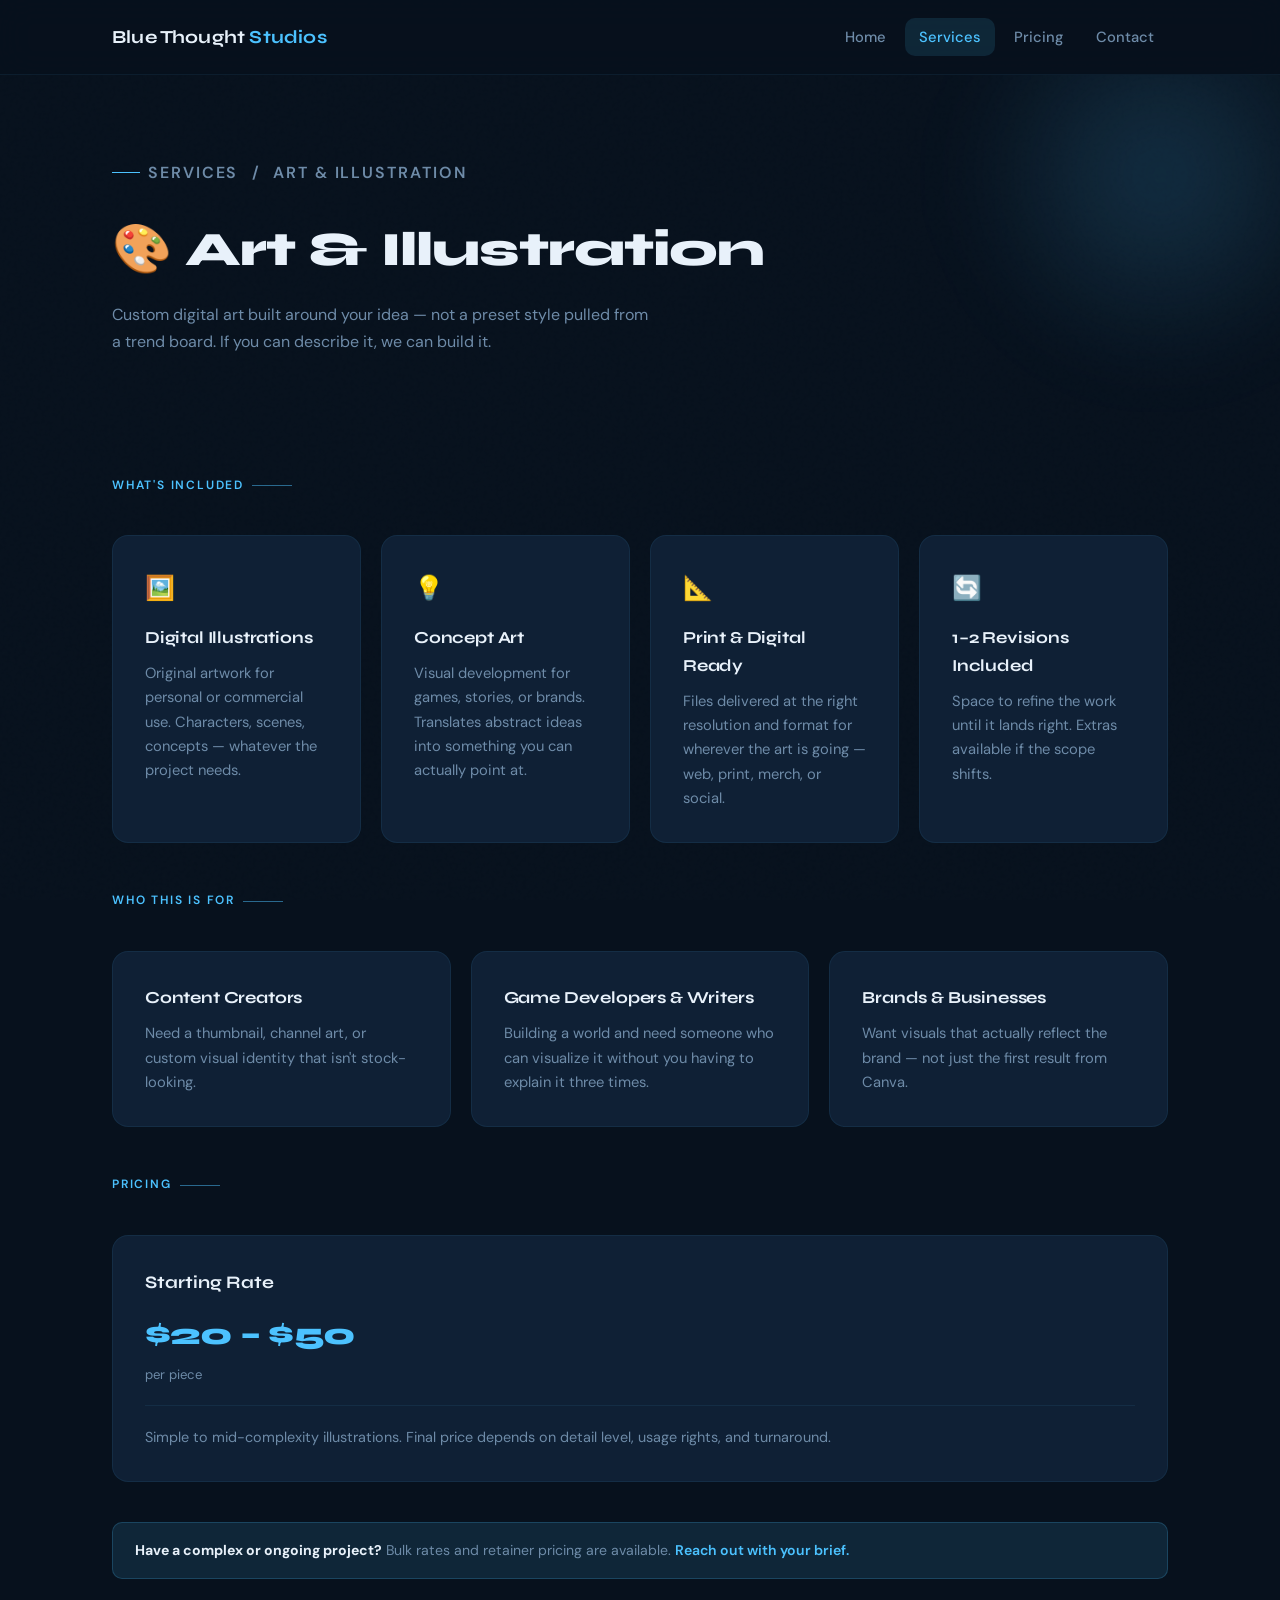
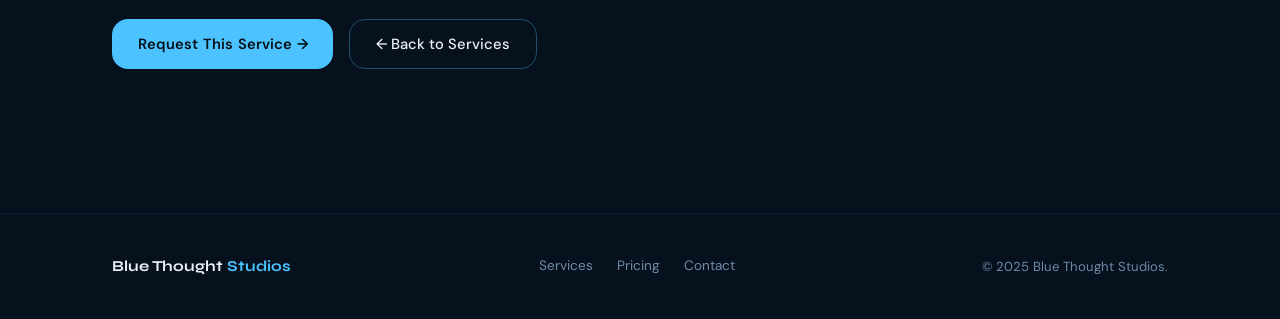
==== art-illustration.html @ 6fa54884 "Add files via upload" ====
<!DOCTYPE html>
<html lang="en">
<head>
  <meta charset="UTF-8" />
  <meta name="viewport" content="width=device-width, initial-scale=1.0" />
  <title>Art & Illustration | Blue Thought Studios</title>
  <link rel="stylesheet" href="style.css" />
</head>
<body>

  <header class="site-header">
    <div class="container">
      <a href="index.html" class="logo">Blue Thought <span>Studios</span></a>
      <nav class="nav">
        <a href="index.html">Home</a>
        <a href="services.html" class="active">Services</a>
        <a href="pricing.html">Pricing</a>
        <a href="contact.html">Contact</a>
      </nav>
      <button class="hamburger" id="hamburger" aria-label="Toggle menu">
        <span></span><span></span><span></span>
      </button>
    </div>
  </header>

  <div class="overlay" id="overlay"></div>
  <nav class="mobile-nav" id="mobileNav">
    <a href="index.html">Home</a>
    <a href="services.html">Services</a>
    <a href="pricing.html">Pricing</a>
    <a href="contact.html">Contact</a>
  </nav>

  <main>
    <section class="page-hero">
      <div class="orb"></div>
      <div class="container">
        <p class="hero-eyebrow"><a href="services.html" style="color:inherit;text-decoration:none;">Services</a> &nbsp;/&nbsp; Art & Illustration</p>
        <h2>🎨 Art & Illustration</h2>
        <p>
          Custom digital art built around your idea — not a preset style
          pulled from a trend board. If you can describe it, we can build it.
        </p>
      </div>
    </section>

    <section class="overview">
      <div class="container">

        <div class="overview-header">
          <p class="section-label">What's Included</p>
        </div>
        <div class="grid" style="margin-bottom: 3rem;">
          <div class="card">
            <span class="card-icon">🖼️</span>
            <h3>Digital Illustrations</h3>
            <p>Original artwork for personal or commercial use. Characters, scenes, concepts — whatever the project needs.</p>
          </div>
          <div class="card">
            <span class="card-icon">💡</span>
            <h3>Concept Art</h3>
            <p>Visual development for games, stories, or brands. Translates abstract ideas into something you can actually point at.</p>
          </div>
          <div class="card">
            <span class="card-icon">📐</span>
            <h3>Print & Digital Ready</h3>
            <p>Files delivered at the right resolution and format for wherever the art is going — web, print, merch, or social.</p>
          </div>
          <div class="card">
            <span class="card-icon">🔄</span>
            <h3>1–2 Revisions Included</h3>
            <p>Space to refine the work until it lands right. Extras available if the scope shifts.</p>
          </div>
        </div>

        <div class="overview-header">
          <p class="section-label">Who This Is For</p>
        </div>
        <div class="grid" style="margin-bottom: 3rem;">
          <div class="card">
            <h3>Content Creators</h3>
            <p>Need a thumbnail, channel art, or custom visual identity that isn't stock-looking.</p>
          </div>
          <div class="card">
            <h3>Game Developers & Writers</h3>
            <p>Building a world and need someone who can visualize it without you having to explain it three times.</p>
          </div>
          <div class="card">
            <h3>Brands & Businesses</h3>
            <p>Want visuals that actually reflect the brand — not just the first result from Canva.</p>
          </div>
        </div>

        <div class="overview-header">
          <p class="section-label">Pricing</p>
        </div>
        <div class="pricing-grid" style="margin-bottom: 2.5rem;">
          <div class="pricing-card">
            <h3>Starting Rate</h3>
            <div class="price">$20 – $50</div>
            <p class="price-note">per piece</p>
            <div class="pricing-divider"></div>
            <p>Simple to mid-complexity illustrations. Final price depends on detail level, usage rights, and turnaround.</p>
          </div>
        </div>

        <div class="notice">
          <strong>Have a complex or ongoing project?</strong> Bulk rates and retainer pricing are available.
          <a href="contact.html" style="color:var(--accent);text-decoration:none;font-weight:600;">Reach out with your brief.</a>
        </div>

        <div style="margin-top: 2.5rem; display:flex; gap: 1rem; flex-wrap:wrap;">
          <a href="contact.html" class="btn-primary">Request This Service →</a>
          <a href="services.html" class="btn-ghost">← Back to Services</a>
        </div>

      </div>
    </section>
  </main>

  <footer class="site-footer">
    <div class="container">
      <span class="footer-logo">Blue Thought <span>Studios</span></span>
      <div class="footer-links">
        <a href="services.html">Services</a>
        <a href="pricing.html">Pricing</a>
        <a href="contact.html">Contact</a>
      </div>
      <span class="footer-copy">© 2025 Blue Thought Studios.</span>
    </div>
  </footer>

  <script>
    const hamburger = document.getElementById('hamburger');
    const mobileNav = document.getElementById('mobileNav');
    const overlay   = document.getElementById('overlay');
    function toggleMenu(open) {
      hamburger.classList.toggle('open', open);
      mobileNav.classList.toggle('open', open);
      overlay.classList.toggle('open', open);
      document.body.style.overflow = open ? 'hidden' : '';
    }
    hamburger.addEventListener('click', () => toggleMenu(!mobileNav.classList.contains('open')));
    overlay.addEventListener('click', () => toggleMenu(false));
  </script>

</body>
</html>
---- style.css ----
/* =================================================
   Blue Thought Studios — Global Styles
   Refined Dark / Intentional / No Noise
   ================================================= */

@import url('https://fonts.googleapis.com/css2?family=Syne:wght@600;700;800&family=DM+Sans:wght@300;400;500;600&display=swap');

:root {
  --bg:            #07111d;
  --bg-2:          #0b1828;
  --surface:       #0f2035;
  --surface-2:     #132540;
  --border:        rgba(76, 194, 255, 0.08);
  --border-hover:  rgba(76, 194, 255, 0.35);
  --text:          #e8f1fa;
  --muted:         #6e8ba8;
  --accent:        #4cc2ff;
  --accent-dim:    rgba(76, 194, 255, 0.12);
  --accent-glow:   rgba(76, 194, 255, 0.25);
  --radius:        16px;
  --radius-sm:     10px;
  --max-width:     1120px;
  --font-display:  'Syne', sans-serif;
  --font-body:     'DM Sans', sans-serif;
}

/* ── Reset ───────────────────────────────────────── */
*, *::before, *::after { margin: 0; padding: 0; box-sizing: border-box; }
html { scroll-behavior: smooth; -webkit-font-smoothing: antialiased; }

body {
  font-family: var(--font-body);
  background-color: var(--bg);
  color: var(--text);
  line-height: 1.65;
  min-height: 100vh;
  overflow-x: hidden;
}

/* Grain overlay */
body::before {
  content: '';
  position: fixed;
  inset: 0;
  background-image: url("data:image/svg+xml,%3Csvg viewBox='0 0 256 256' xmlns='http://www.w3.org/2000/svg'%3E%3Cfilter id='noise'%3E%3CfeTurbulence type='fractalNoise' baseFrequency='0.9' numOctaves='4' stitchTiles='stitch'/%3E%3C/filter%3E%3Crect width='100%25' height='100%25' filter='url(%23noise)' opacity='0.04'/%3E%3C/svg%3E");
  pointer-events: none;
  z-index: 0;
  opacity: 0.4;
}

/* ── Layout ──────────────────────────────────────── */
.container {
  max-width: var(--max-width);
  margin: 0 auto;
  padding: 0 2rem;
  position: relative;
  z-index: 1;
}

/* ── Header ──────────────────────────────────────── */
.site-header {
  position: sticky;
  top: 0;
  z-index: 100;
  background: rgba(7, 17, 29, 0.75);
  backdrop-filter: blur(16px);
  -webkit-backdrop-filter: blur(16px);
  border-bottom: 1px solid var(--border);
}

.site-header .container {
  display: flex;
  align-items: center;
  justify-content: space-between;
  padding-top: 1.1rem;
  padding-bottom: 1.1rem;
}

.logo {
  font-family: var(--font-display);
  font-size: 1.15rem;
  font-weight: 700;
  letter-spacing: 0.01em;
  color: var(--text);
  text-decoration: none;
}

.logo span { color: var(--accent); }

/* Desktop Nav */
.nav {
  display: flex;
  align-items: center;
  gap: 0.25rem;
}

.nav a {
  padding: 0.45rem 0.9rem;
  text-decoration: none;
  color: var(--muted);
  font-weight: 500;
  font-size: 0.92rem;
  border-radius: var(--radius-sm);
  transition: color 0.2s, background 0.2s;
  position: relative;
}

.nav a:hover,
.nav a.active {
  color: var(--text);
  background: var(--accent-dim);
}

.nav a.active { color: var(--accent); }

/* Hamburger (mobile) */
.hamburger {
  display: none;
  flex-direction: column;
  gap: 5px;
  cursor: pointer;
  padding: 4px;
  background: none;
  border: none;
  z-index: 110;
}

.hamburger span {
  display: block;
  width: 22px;
  height: 2px;
  background: var(--text);
  border-radius: 2px;
  transition: transform 0.3s, opacity 0.3s;
}

.hamburger.open span:nth-child(1) { transform: translateY(7px) rotate(45deg); }
.hamburger.open span:nth-child(2) { opacity: 0; }
.hamburger.open span:nth-child(3) { transform: translateY(-7px) rotate(-45deg); }

/* Mobile Nav Drawer */
.mobile-nav {
  display: none;
  flex-direction: column;
  position: fixed;
  top: 0; right: 0;
  width: 260px;
  height: 100vh;
  background: var(--bg-2);
  border-left: 1px solid var(--border);
  padding: 5rem 2rem 2rem;
  gap: 0.5rem;
  z-index: 105;
  transform: translateX(100%);
  transition: transform 0.35s cubic-bezier(0.4, 0, 0.2, 1);
}

.mobile-nav.open { transform: translateX(0); display: flex; }

.mobile-nav a {
  padding: 0.85rem 1rem;
  color: var(--muted);
  text-decoration: none;
  font-weight: 500;
  font-size: 1.05rem;
  border-radius: var(--radius-sm);
  transition: color 0.2s, background 0.2s;
}

.mobile-nav a:hover { color: var(--text); background: var(--accent-dim); }

.overlay {
  display: none;
  position: fixed;
  inset: 0;
  background: rgba(0,0,0,0.5);
  z-index: 104;
}

.overlay.open { display: block; }

/* ── Ambient Orb ─────────────────────────────────── */
.orb {
  position: absolute;
  border-radius: 50%;
  background: radial-gradient(circle, rgba(76,194,255,0.18) 0%, transparent 70%);
  pointer-events: none;
  filter: blur(40px);
  z-index: 0;
  animation: pulse 8s ease-in-out infinite alternate;
}

@keyframes pulse {
  from { opacity: 0.6; transform: scale(1); }
  to   { opacity: 1;   transform: scale(1.08); }
}

/* ── Hero ────────────────────────────────────────── */
.hero {
  position: relative;
  padding: 7rem 0 5rem;
  overflow: hidden;
}

.hero .orb {
  width: 600px; height: 600px;
  top: -200px; right: -150px;
}

.hero-eyebrow {
  display: inline-flex;
  align-items: center;
  gap: 0.5rem;
  font-size: 0.8rem;
  font-weight: 600;
  letter-spacing: 0.12em;
  text-transform: uppercase;
  color: var(--accent);
  margin-bottom: 1.5rem;
  opacity: 0;
  animation: fadeUp 0.6s 0.1s forwards;
}

.hero-eyebrow::before {
  content: '';
  display: block;
  width: 28px; height: 1px;
  background: var(--accent);
}

.hero h2 {
  font-family: var(--font-display);
  font-size: clamp(2.4rem, 5vw, 3.8rem);
  font-weight: 800;
  line-height: 1.1;
  letter-spacing: -0.02em;
  max-width: 760px;
  opacity: 0;
  animation: fadeUp 0.7s 0.2s forwards;
}

.hero h2 .accent { color: var(--accent); }

.hero p {
  margin-top: 1.4rem;
  max-width: 520px;
  color: var(--muted);
  font-size: 1.05rem;
  line-height: 1.7;
  opacity: 0;
  animation: fadeUp 0.7s 0.35s forwards;
}

.hero-actions {
  display: flex;
  gap: 1rem;
  align-items: center;
  flex-wrap: wrap;
  margin-top: 2.5rem;
  opacity: 0;
  animation: fadeUp 0.7s 0.5s forwards;
}

@keyframes fadeUp {
  from { opacity: 0; transform: translateY(20px); }
  to   { opacity: 1; transform: translateY(0); }
}

/* ── Buttons ─────────────────────────────────────── */
.btn-primary {
  display: inline-flex;
  align-items: center;
  gap: 0.5rem;
  padding: 0.75rem 1.6rem;
  border-radius: var(--radius);
  background: var(--accent);
  color: #061018;
  text-decoration: none;
  font-weight: 600;
  font-size: 0.92rem;
  letter-spacing: 0.01em;
  transition: transform 0.2s, box-shadow 0.2s, opacity 0.2s;
  box-shadow: 0 0 0 rgba(76,194,255,0);
}

.btn-primary:hover {
  transform: translateY(-2px);
  box-shadow: 0 8px 28px rgba(76,194,255,0.3);
  opacity: 0.93;
}

.btn-ghost {
  display: inline-flex;
  align-items: center;
  gap: 0.5rem;
  padding: 0.75rem 1.6rem;
  border-radius: var(--radius);
  border: 1px solid var(--border-hover);
  color: var(--text);
  text-decoration: none;
  font-weight: 500;
  font-size: 0.92rem;
  transition: background 0.2s, border-color 0.2s, transform 0.2s;
}

.btn-ghost:hover {
  background: var(--accent-dim);
  border-color: var(--accent);
  transform: translateY(-2px);
}

/* ── Section Labels ──────────────────────────────── */
.section-label {
  font-size: 0.75rem;
  font-weight: 600;
  letter-spacing: 0.15em;
  text-transform: uppercase;
  color: var(--accent);
  margin-bottom: 1rem;
  display: flex;
  align-items: center;
  gap: 0.5rem;
}

.section-label::after {
  content: '';
  flex: 1;
  max-width: 40px;
  height: 1px;
  background: var(--accent);
  opacity: 0.5;
}

/* ── Sections ────────────────────────────────────── */
.overview {
  padding: 4rem 0 5rem;
}

.overview-header {
  margin-bottom: 2.5rem;
}

.overview-header h2 {
  font-family: var(--font-display);
  font-size: 1.9rem;
  font-weight: 700;
}

/* ── Cards ───────────────────────────────────────── */
.grid {
  display: grid;
  grid-template-columns: repeat(auto-fit, minmax(240px, 1fr));
  gap: 1.25rem;
}

.card {
  background: var(--surface);
  padding: 2rem;
  border-radius: var(--radius);
  border: 1px solid var(--border);
  transition: border-color 0.3s, transform 0.3s, box-shadow 0.3s;
  position: relative;
  overflow: hidden;
}

.card::before {
  content: '';
  position: absolute;
  top: 0; left: 0; right: 0;
  height: 1px;
  background: linear-gradient(90deg, transparent, var(--accent), transparent);
  opacity: 0;
  transition: opacity 0.3s;
}

.card:hover {
  border-color: var(--border-hover);
  transform: translateY(-4px);
  box-shadow: 0 12px 40px rgba(76,194,255,0.08);
}

.card:hover::before { opacity: 1; }

.card-icon {
  font-size: 1.5rem;
  margin-bottom: 1rem;
  display: block;
}

.card h3 {
  font-family: var(--font-display);
  font-size: 1.05rem;
  font-weight: 700;
  margin-bottom: 0.6rem;
  letter-spacing: -0.01em;
}

.card p {
  color: var(--muted);
  font-size: 0.92rem;
  line-height: 1.65;
}

.card .btn-primary,
.card .btn-ghost {
  margin-top: 1.5rem;
  font-size: 0.85rem;
  padding: 0.6rem 1.2rem;
}

/* ── Pricing Cards ───────────────────────────────── */
.pricing-grid {
  display: grid;
  grid-template-columns: repeat(auto-fit, minmax(260px, 1fr));
  gap: 1.25rem;
}

.pricing-card {
  background: var(--surface);
  border: 1px solid var(--border);
  border-radius: var(--radius);
  padding: 2rem;
  transition: border-color 0.3s, transform 0.3s, box-shadow 0.3s;
}

.pricing-card:hover {
  border-color: var(--border-hover);
  transform: translateY(-4px);
  box-shadow: 0 12px 40px rgba(76,194,255,0.08);
}

.pricing-card.featured {
  border-color: rgba(76, 194, 255, 0.5);
  background: var(--surface-2);
  box-shadow: 0 0 0 1px rgba(76,194,255,0.15), 0 20px 50px rgba(76,194,255,0.1);
  position: relative;
}

.pricing-badge {
  display: inline-block;
  font-size: 0.7rem;
  font-weight: 700;
  letter-spacing: 0.12em;
  text-transform: uppercase;
  color: #061018;
  background: var(--accent);
  padding: 0.3rem 0.7rem;
  border-radius: 20px;
  margin-bottom: 1rem;
}

.pricing-card h3 {
  font-family: var(--font-display);
  font-size: 1.1rem;
  font-weight: 700;
  margin-bottom: 0.4rem;
}

.pricing-card .price {
  font-family: var(--font-display);
  font-size: 1.9rem;
  font-weight: 800;
  color: var(--accent);
  letter-spacing: -0.02em;
  margin: 0.75rem 0 0.3rem;
}

.pricing-card .price-note {
  font-size: 0.82rem;
  color: var(--muted);
  margin-bottom: 1rem;
}

.pricing-card p {
  color: var(--muted);
  font-size: 0.9rem;
  line-height: 1.6;
}

.pricing-divider {
  height: 1px;
  background: var(--border);
  margin: 1.25rem 0;
}

.pricing-detail {
  font-size: 0.85rem;
  color: var(--muted);
}

/* ── Contact Form ────────────────────────────────── */
.contact-grid {
  display: grid;
  grid-template-columns: 1fr 1.4fr;
  gap: 3rem;
  align-items: start;
}

.contact-info h2 {
  font-family: var(--font-display);
  font-size: 1.9rem;
  font-weight: 700;
  margin-bottom: 1rem;
}

.contact-info p {
  color: var(--muted);
  font-size: 0.95rem;
  line-height: 1.7;
  margin-bottom: 2rem;
}

.contact-item {
  display: flex;
  align-items: flex-start;
  gap: 1rem;
  margin-bottom: 1.5rem;
}

.contact-item-icon {
  width: 40px; height: 40px;
  background: var(--accent-dim);
  border: 1px solid var(--border);
  border-radius: var(--radius-sm);
  display: flex;
  align-items: center;
  justify-content: center;
  font-size: 1rem;
  flex-shrink: 0;
}

.contact-item-text strong {
  display: block;
  font-weight: 600;
  font-size: 0.9rem;
  margin-bottom: 0.2rem;
}

.contact-item-text span {
  color: var(--muted);
  font-size: 0.87rem;
}

/* Form */
.contact-form {
  background: var(--surface);
  border: 1px solid var(--border);
  border-radius: var(--radius);
  padding: 2.25rem;
}

.form-row {
  display: grid;
  grid-template-columns: 1fr 1fr;
  gap: 1rem;
}

.form-group {
  display: flex;
  flex-direction: column;
  gap: 0.4rem;
  margin-bottom: 1.1rem;
}

.form-group label {
  font-size: 0.82rem;
  font-weight: 600;
  color: var(--muted);
  letter-spacing: 0.03em;
  text-transform: uppercase;
}

.form-group input,
.form-group select,
.form-group textarea {
  padding: 0.75rem 1rem;
  background: var(--bg-2);
  border: 1px solid var(--border);
  border-radius: var(--radius-sm);
  color: var(--text);
  font-family: var(--font-body);
  font-size: 0.93rem;
  outline: none;
  transition: border-color 0.2s, box-shadow 0.2s;
  width: 100%;
  appearance: none;
}

.form-group input::placeholder,
.form-group textarea::placeholder {
  color: var(--muted);
  opacity: 0.6;
}

.form-group input:focus,
.form-group select:focus,
.form-group textarea:focus {
  border-color: var(--accent);
  box-shadow: 0 0 0 3px rgba(76,194,255,0.1);
}

.form-group textarea {
  resize: vertical;
  min-height: 130px;
}

.form-group select option {
  background: var(--surface);
  color: var(--text);
}

.form-submit {
  width: 100%;
  padding: 0.9rem;
  background: var(--accent);
  color: #061018;
  border: none;
  border-radius: var(--radius);
  font-family: var(--font-body);
  font-weight: 700;
  font-size: 0.95rem;
  cursor: pointer;
  transition: transform 0.2s, box-shadow 0.2s, opacity 0.2s;
}

.form-submit:hover {
  transform: translateY(-2px);
  box-shadow: 0 8px 28px rgba(76,194,255,0.3);
  opacity: 0.93;
}

/* ── Page Hero (inner pages) ─────────────────────── */
.page-hero {
  padding: 5rem 0 3.5rem;
  position: relative;
  overflow: hidden;
}

.page-hero .orb {
  width: 400px; height: 400px;
  top: -100px; right: -80px;
}

.page-hero h2 {
  font-family: var(--font-display);
  font-size: clamp(2rem, 4vw, 3rem);
  font-weight: 800;
  letter-spacing: -0.02em;
  margin-bottom: 0.75rem;
}

.page-hero p {
  max-width: 540px;
  color: var(--muted);
  font-size: 1rem;
  line-height: 1.7;
}

/* ── Divider ─────────────────────────────────────── */
.divider {
  height: 1px;
  background: linear-gradient(90deg, transparent, var(--border), transparent);
  margin: 1rem 0;
}

/* ── Notice Banner ───────────────────────────────── */
.notice {
  background: var(--accent-dim);
  border: 1px solid rgba(76, 194, 255, 0.2);
  border-radius: var(--radius-sm);
  padding: 1rem 1.4rem;
  font-size: 0.88rem;
  color: var(--muted);
  margin-top: 2rem;
  line-height: 1.6;
}

.notice strong { color: var(--text); }

/* ── Footer ──────────────────────────────────────── */
.site-footer {
  border-top: 1px solid var(--border);
  padding: 2.5rem 0;
  margin-top: 4rem;
}

.site-footer .container {
  display: flex;
  align-items: center;
  justify-content: space-between;
  flex-wrap: wrap;
  gap: 1rem;
}

.footer-logo {
  font-family: var(--font-display);
  font-weight: 700;
  font-size: 0.95rem;
  color: var(--text);
}

.footer-logo span { color: var(--accent); }

.footer-links {
  display: flex;
  gap: 1.5rem;
}

.footer-links a {
  font-size: 0.85rem;
  color: var(--muted);
  text-decoration: none;
  transition: color 0.2s;
}

.footer-links a:hover { color: var(--text); }

.footer-copy {
  color: var(--muted);
  font-size: 0.82rem;
}

/* ── Responsive ──────────────────────────────────── */
@media (max-width: 768px) {
  .nav { display: none; }
  .hamburger { display: flex; }

  .contact-grid {
    grid-template-columns: 1fr;
  }

  .form-row {
    grid-template-columns: 1fr;
  }

  .site-footer .container {
    flex-direction: column;
    align-items: flex-start;
  }

  .hero { padding: 5rem 0 3rem; }
  .page-hero { padding: 4rem 0 2.5rem; }
}

@media (max-width: 480px) {
  .container { padding: 0 1.25rem; }
  .hero-actions { flex-direction: column; align-items: flex-start; }
  .card { padding: 1.5rem; }
  .contact-form { padding: 1.5rem; }
}

/* ── Availability Widget ─────────────────────────── */
.avail-wrap {
  padding: 0 0 1rem;
}

.avail-banner {
  display: flex;
  align-items: center;
  justify-content: space-between;
  gap: 1.5rem;
  background: var(--surface);
  border: 1px solid var(--border);
  border-radius: var(--radius);
  padding: 1.1rem 1.6rem;
  flex-wrap: wrap;
}

.avail-left {
  display: flex;
  align-items: center;
  gap: 1rem;
}

.avail-dot {
  width: 10px;
  height: 10px;
  border-radius: 50%;
  flex-shrink: 0;
  position: relative;
}

/* Pulsing glow ring */
.avail-dot::after {
  content: '';
  position: absolute;
  inset: -4px;
  border-radius: 50%;
  animation: dotPulse 2.5s ease-in-out infinite;
}

@keyframes dotPulse {
  0%, 100% { opacity: 0.5; transform: scale(1); }
  50%       { opacity: 0;   transform: scale(2); }
}

.avail-dot.green        { background: #3dd68c; }
.avail-dot.green::after { background: rgba(61, 214, 140, 0.35); }

.avail-dot.yellow        { background: #f5c842; }
.avail-dot.yellow::after { background: rgba(245, 200, 66, 0.35); }

.avail-dot.red        { background: #f56565; }
.avail-dot.red::after { background: rgba(245, 101, 101, 0.35); }

.avail-title {
  font-weight: 600;
  font-size: 0.92rem;
  color: var(--text);
  margin-bottom: 0.15rem;
}

.avail-sub {
  font-size: 0.82rem;
  color: var(--muted);
  line-height: 1.5;
  max-width: 500px;
}

.avail-right {
  display: flex;
  align-items: center;
  gap: 0.75rem;
  flex-shrink: 0;
}

.avail-pips {
  display: flex;
  gap: 5px;
  align-items: center;
}

.avail-pip {
  width: 10px;
  height: 10px;
  border-radius: 3px;
  background: var(--surface-2);
  border: 1px solid var(--border);
  transition: background 0.3s, border-color 0.3s;
}

.avail-pip.filled {
  background: var(--accent);
  border-color: var(--accent);
  box-shadow: 0 0 6px rgba(76, 194, 255, 0.4);
}

.avail-label {
  font-family: var(--font-display);
  font-size: 0.82rem;
  font-weight: 700;
  color: var(--muted);
  white-space: nowrap;
}

@media (max-width: 600px) {
  .avail-banner {
    flex-direction: column;
    align-items: flex-start;
  }
  .avail-right {
    width: 100%;
    justify-content: flex-start;
  }
}
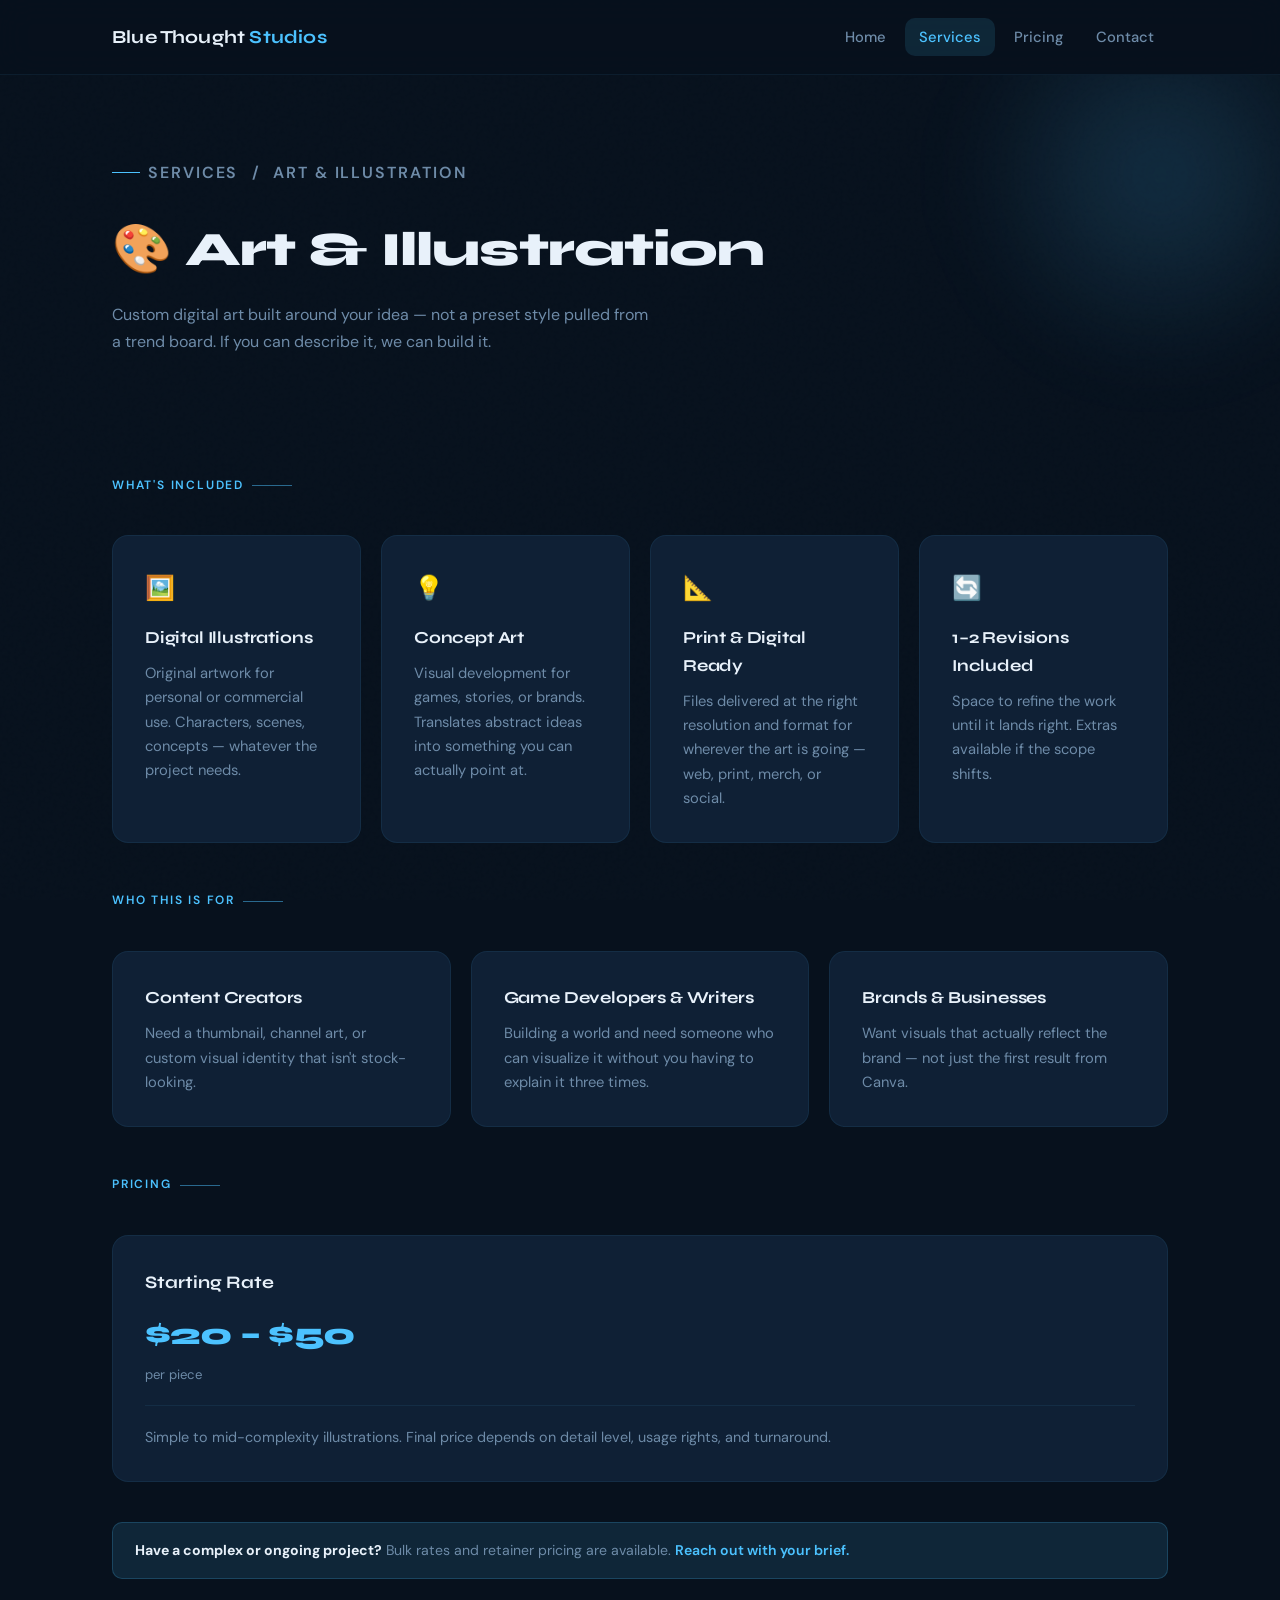
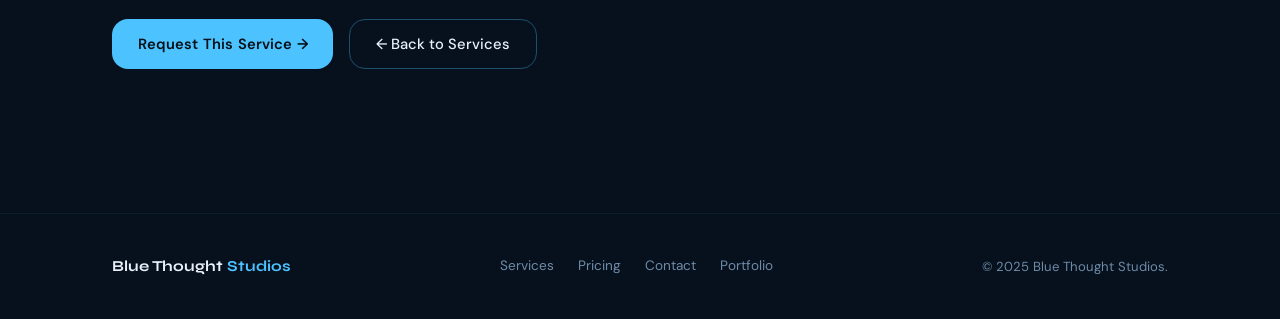
==== commit bf9628df: "Update art-illustration.html" ====
--- a/art-illustration.html
+++ b/art-illustration.html
@@ -125,6 +125,7 @@
         <a href="services.html">Services</a>
         <a href="pricing.html">Pricing</a>
         <a href="contact.html">Contact</a>
+        <a href="portfolio.html">Portfolio</a>
       </div>
       <span class="footer-copy">© 2025 Blue Thought Studios.</span>
     </div>
